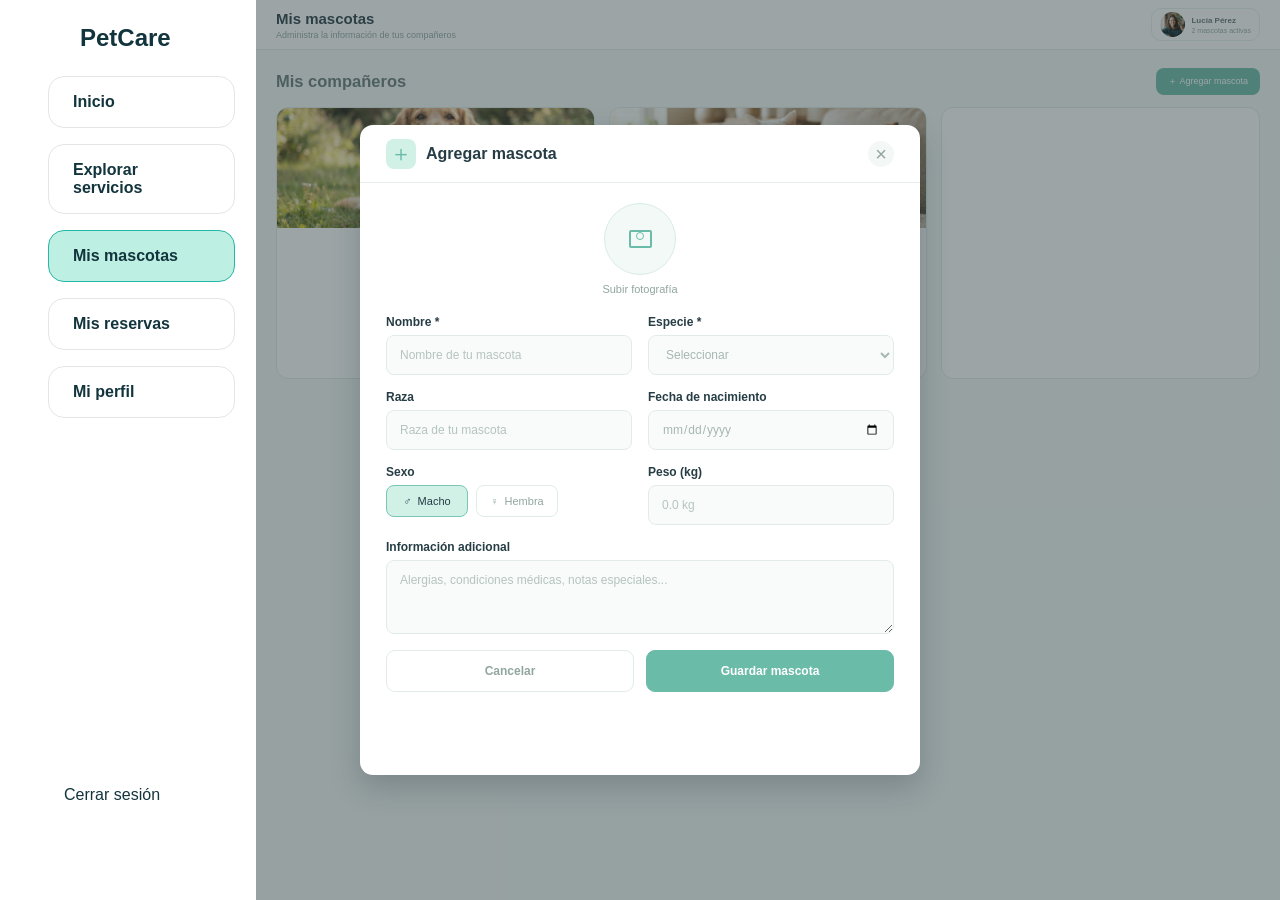
==== Pages/add-pets.html @ 4e2676b5 "Adds the pets modal as a separate page for now" ====
<!DOCTYPE html>
<html lang="es">
<head>
    <meta charset="UTF-8">
    <meta name="viewport" content="width=device-width, initial-scale=1.0">
    <title>Pet Care - Agregar Mascota</title>
    <link rel="stylesheet" href="../Styles/add-pets.css">
</head>
<body>
    <nav>
        <div class="logo">
            PetCare
        </div>

        <div class="items">
            <a href="./initial-panel.html" class="nav-item">Inicio</a>
            <a href="./explore-services.html" class="nav-item">Explorar servicios</a>
            <a href="" class="nav-item active">Mis mascotas</a>
            <a href="./my-reserves.html" class="nav-item">Mis reservas</a>
            <a href="./my-profile.html" class="nav-item">Mi perfil</a>
        </div>

        <form class="log-off-form">
            <button type="submit" class="log-off" formaction="../index.html">
                Cerrar sesión
            </button>
        </form>
    </nav>

    <main>
        <div class="page-preview" aria-hidden="true">
            <header class="preview-header">
                <div>
                    <h1>Mis mascotas</h1>
                    <p>Administra la información de tus compañeros</p>
                </div>
                <div class="preview-account">
                    <img src="../Assets/Images/Lucia.jpg" alt="">
                    <span><strong>Lucía Pérez</strong><small>2 mascotas activas</small></span>
                </div>
            </header>
            <section class="preview-content">
                <div class="preview-section-heading">
                    <h2>Mis compañeros</h2>
                    <span>＋ Agregar mascota</span>
                </div>
                <div class="preview-cards">
                    <div class="preview-card">
                        <img src="../Assets/Images/max-dog.jpg" alt="">
                        <div></div>
                    </div>
                    <div class="preview-card">
                        <img src="../Assets/Images/luna-cat.jpg" alt="">
                        <div></div>
                    </div>
                    <div class="preview-card preview-add-card"></div>
                </div>
            </section>
        </div>

        <div class="page-dimmer" aria-hidden="true"></div>

        <section class="pet-dialog" role="dialog" aria-modal="true" aria-labelledby="dialog-title">
            <header class="dialog-header">
                <div class="dialog-title">
                    <span class="dialog-title-icon" aria-hidden="true">＋</span>
                    <h1 id="dialog-title">Agregar mascota</h1>
                </div>
                <a class="close-dialog" href="./my-pets.html" aria-label="Cerrar">×</a>
            </header>

            <form class="pet-form">
                <div class="photo-upload">
                    <label class="photo-button" for="pet-photo" aria-label="Subir fotografía"></label>
                    <input id="pet-photo" name="pet-photo" type="file" accept="image/*">
                    <label class="photo-caption" for="pet-photo">Subir fotografía</label>
                </div>

                <div class="form-grid">
                    <div class="form-field">
                        <label for="pet-name">Nombre <span>*</span></label>
                        <input id="pet-name" name="pet-name" type="text" placeholder="Nombre de tu mascota" required>
                    </div>
                    <div class="form-field">
                        <label for="pet-species">Especie <span>*</span></label>
                        <select id="pet-species" name="pet-species" required>
                            <option value="" selected disabled>Seleccionar</option>
                            <option value="perro">Perro</option>
                            <option value="gato">Gato</option>
                            <option value="otro">Otro</option>
                        </select>
                    </div>
                    <div class="form-field">
                        <label for="pet-breed">Raza</label>
                        <input id="pet-breed" name="pet-breed" type="text" placeholder="Raza de tu mascota">
                    </div>
                    <div class="form-field">
                        <label for="pet-birthday">Fecha de nacimiento</label>
                        <input id="pet-birthday" name="pet-birthday" type="date">
                    </div>
                    <fieldset class="form-field gender-field">
                        <legend>Sexo</legend>
                        <div class="gender-options">
                            <input id="gender-male" name="pet-gender" type="radio" value="macho" checked>
                            <label for="gender-male">♂ <span>Macho</span></label>
                            <input id="gender-female" name="pet-gender" type="radio" value="hembra">
                            <label for="gender-female">♀ <span>Hembra</span></label>
                        </div>
                    </fieldset>
                    <div class="form-field">
                        <label for="pet-weight">Peso (kg)</label>
                        <input id="pet-weight" name="pet-weight" type="number" min="0" step="0.1" placeholder="0.0 kg">
                    </div>
                    <div class="form-field additional-info">
                        <label for="pet-notes">Información adicional</label>
                        <textarea id="pet-notes" name="pet-notes" placeholder="Alergias, condiciones médicas, notas especiales..."></textarea>
                    </div>
                </div>

                <div class="dialog-actions">
                    <a class="cancel-button" href="./my-pets.html">Cancelar</a>
                    <button class="save-button" type="button">Guardar mascota</button>
                </div>
            </form>
        </section>
    </main>
</body>
</html>
---- Styles/add-pets.css ----
*{
    box-sizing: border-box;
    margin: 0;
    padding: 0;
}

body{
    font-family: 'Poppins', sans-serif;
    background-color: #FCFDFD;

    display: flex;
    flex-direction: row;
    min-height: 100vh;
    min-height: 100dvh;
}

nav{
    display: flex;
    flex-direction: column;
    gap: 24px;
    width: 20%;
    height: 100vh;
    height: 100dvh;

    background-color: #FFFFFF;
}

.logo{
    font-size: 24px;
    font-weight: 600;
    color: #12343D;
    margin: 24px 0 0 80px;
}

.items{
    margin-left: 48px;
    display: flex;
    flex-direction: column;
    gap: 16px;
}

.items .active{
    border: 1px solid #25B7A5 !important;
    border-radius: 16px;

    background-color: #BDEFE2;
}

.active:hover{
    background-color: #a0cfc3 !important;
}

.nav-item{
    text-decoration: none;
    color: #12343D;

    font-size: 16px;
    font-weight: 600;

    border: 1px solid #E5E5E5;
    border-radius: 16px;
    padding: 16px 24px;

    width: 90%;
}

.nav-item:hover{
    background-color: #BDEFE2;
    border: 1px solid #25B7A5;
}

.log-off-form{
    margin-top: auto;
}

.log-off{
    margin: auto 0 80px 40px;
    padding: 16px 24px;
    text-align: center;

    font-size: 16px;
    color: #12343D;
    
    border: none;
    background-color: #FFFFFF;
}

.log-off:hover{
    background-color: #BDEFE2;
    border: 1px solid #25B7A5;
    border-radius: 16px;
    cursor: pointer;
}

main{
    position: relative;
    flex: 1;
    min-width: 0;
    min-height: 100vh;
    min-height: 100dvh;
    overflow: hidden;
    background-color: #F4F8F7;
}

.page-preview{
    min-height: 100vh;
    min-height: 100dvh;
    background-color: #F4F8F7;
}

.preview-header{
    min-height: 50px;
    padding: 8px 20px;
    display: flex;
    align-items: center;
    justify-content: space-between;
    gap: 16px;
    background-color: #FFFFFF;
    border-bottom: 1px solid #E5ECEA;
}

.preview-header h1{
    color: #263D45;
    font-size: 15px;
    line-height: 1.2;
}

.preview-header p{
    margin-top: 2px;
    color: #91A69F;
    font-size: 9px;
}

.preview-account{
    display: flex;
    align-items: center;
    gap: 6px;
    padding: 3px 8px;
    background-color: #FFFFFF;
    border: 1px solid #E6EEEB;
    border-radius: 10px;
}

.preview-account img{
    width: 25px;
    height: 25px;
    object-fit: cover;
    border-radius: 50%;
}

.preview-account strong,
.preview-account small{
    display: block;
    color: #60736F;
    font-size: 8px;
}

.preview-account small{
    margin-top: 2px;
    color: #91A69F;
    font-size: 7px;
}

.preview-content{
    padding: 18px 20px;
}

.preview-section-heading{
    display: flex;
    align-items: center;
    justify-content: space-between;
    margin-bottom: 12px;
    color: #667A75;
    font-size: 11px;
}

.preview-section-heading span{
    padding: 7px 12px;
    color: #FFFFFF;
    background-color: #6BBBA9;
    border-radius: 8px;
    font-size: 9px;
}

.preview-cards{
    display: grid;
    grid-template-columns: repeat(3, minmax(0, 1fr));
    gap: 14px;
}

.preview-card{
    min-width: 0;
    min-height: 272px;
    overflow: hidden;
    background: #FFFFFF;
    border: 1px solid #DDEAE6;
    border-radius: 12px;
}

.preview-card img{
    display: block;
    width: 100%;
    height: 120px;
    object-fit: cover;
}

.preview-card div{
    height: 90px;
}

.page-dimmer{
    position: absolute;
    inset: 0;
    background-color: rgb(48 66 70 / 48%);
}

.pet-dialog{
    position: fixed;
    inset: 0;
    width: min(560px, calc(100% - 32px));
    height: min(650px, calc(100dvh - 48px));
    min-height: 0;
    margin: auto;
    overflow-y: auto;
    background-color: #FFFFFF;
    border-radius: 13px;
    box-shadow: 0 12px 30px rgb(22 43 47 / 22%);
}

.dialog-header{
    height: 58px;
    padding: 0 26px;
    display: flex;
    align-items: center;
    justify-content: space-between;
    border-bottom: 1px solid #E8EFED;
}

.dialog-title{
    display: flex;
    align-items: center;
    gap: 10px;
}

.dialog-title-icon{
    display: grid;
    place-items: center;
    width: 30px;
    height: 30px;
    color: #6BBBA9;
    background-color: #D1F1E7;
    border-radius: 8px;
    font-size: 22px;
    line-height: 1;
}

.dialog-title h1{
    color: #263D45;
    font-size: 16px;
    font-weight: 700;
}

.close-dialog{
    display: grid;
    place-items: center;
    width: 26px;
    height: 26px;
    color: #91A69F;
    background-color: #F3F7F6;
    border-radius: 50%;
    text-decoration: none;
    font-size: 20px;
    line-height: 1;
}

.pet-form{
    padding: 0 26px 26px;
}

.photo-upload{
    height: 132px;
    display: flex;
    flex-direction: column;
    align-items: center;
    justify-content: center;
    gap: 8px;
}

.photo-button{
    position: relative;
    display: grid;
    place-items: center;
    width: 72px;
    height: 72px;
    color: #6BBBA9;
    background-color: #F2F9F7;
    border: 1px solid #D8ECE6;
    border-radius: 50%;
    cursor: pointer;
}

.photo-button::before{
    width: 19px;
    height: 14px;
    border: 2px solid currentColor;
    border-radius: 2px;
    content: "";
}

.photo-button::after{
    position: absolute;
    top: 28px;
    left: 31px;
    width: 6px;
    height: 6px;
    border: 1.5px solid currentColor;
    border-radius: 50%;
    content: "";
}

.photo-upload input{
    position: absolute;
    width: 1px;
    height: 1px;
    overflow: hidden;
    clip: rect(0, 0, 0, 0);
    white-space: nowrap;
    clip-path: inset(50%);
}

.photo-upload input:focus-visible + .photo-caption{
    outline: 2px solid #6BBBA9;
    outline-offset: 3px;
}

.photo-caption{
    color: #91A69F;
    font-size: 11px;
    cursor: pointer;
}

.form-grid{
    display: grid;
    grid-template-columns: repeat(2, minmax(0, 1fr));
    gap: 15px 16px;
}

.form-field{
    min-width: 0;
    display: flex;
    flex-direction: column;
    gap: 6px;
    border: 0;
}

.form-field > label,
.gender-field legend{
    color: #263D45;
    font-size: 12px;
    font-weight: 600;
}

.form-field > label span{
    color: #263D45;
}

.form-field input,
.form-field select,
.form-field textarea{
    width: 100%;
    min-width: 0;
    height: 40px;
    padding: 0 13px;
    color: #263D45;
    background-color: #F9FBFA;
    border: 1px solid #E1ECE8;
    border-radius: 8px;
    font: inherit;
    font-size: 12px;
}

.form-field input::placeholder,
.form-field textarea::placeholder{
    color: #B5C4BF;
    opacity: 1;
}

.form-field select{
    color: #A7B7B2;
    appearance: auto;
}

.form-field input[type="date"]{
    color: #A7B7B2;
}

.gender-field{
    padding: 0;
}

.gender-field legend{
    margin-bottom: 6px;
}

.gender-options{
    display: flex;
    gap: 8px;
}

.gender-options input{
    position: absolute;
    width: 1px;
    height: 1px;
    overflow: hidden;
    clip: rect(0, 0, 0, 0);
    clip-path: inset(50%);
}

.gender-options label{
    height: 32px;
    min-width: 82px;
    padding: 0 10px;
    display: inline-flex;
    align-items: center;
    justify-content: center;
    gap: 6px;
    color: #91A69F;
    background-color: #FFFFFF;
    border: 1px solid #E1ECE8;
    border-radius: 8px;
    font-size: 11px;
    cursor: pointer;
}

.gender-options input:checked + label{
    color: #263D45;
    background-color: #D1F1E7;
    border-color: #79C6B4;
}

.gender-options input:focus-visible + label{
    outline: 2px solid #6BBBA9;
    outline-offset: 2px;
}

.additional-info{
    grid-column: 1 / -1;
}

.form-field textarea{
    height: 74px;
    padding: 12px 13px;
    resize: vertical;
}

.dialog-actions{
    display: grid;
    grid-template-columns: 1fr 1fr;
    gap: 12px;
    margin-top: 16px;
}

.cancel-button,
.save-button{
    min-height: 42px;
    display: grid;
    place-items: center;
    border-radius: 9px;
    font: inherit;
    font-size: 12px;
    font-weight: 600;
    text-decoration: none;
    cursor: pointer;
}

.cancel-button{
    color: #91A69F;
    background-color: #FFFFFF;
    border: 1px solid #E1ECE8;
}

.save-button{
    color: #FFFFFF;
    background-color: #6BBBA9;
    border: 1px solid #6BBBA9;
}

.save-button:hover{
    background-color: #59A994;
    border-color: #59A994;
}

@media (max-width: 700px){
    nav{
        width: 150px;
        flex: 0 0 150px;
    }

    .logo{
        margin-left: 24px;
    }

    .items{
        margin-left: 10px;
    }

    .nav-item{
        width: calc(100% - 10px);
        padding: 12px 10px;
        font-size: 12px;
    }

    .log-off{
        margin-left: 10px;
        padding: 12px 10px;
        font-size: 12px;
    }

    .preview-header,
    .preview-content{
        padding-right: 12px;
        padding-left: 12px;
    }

    .preview-cards{
        grid-template-columns: repeat(2, minmax(0, 1fr));
    }

    .preview-card:last-child{
        display: none;
    }
}

@media (max-width: 480px){
    body{
        flex-direction: column;
    }

    nav{
        width: 100%;
        height: auto;
        min-height: 0;
        flex: none;
        gap: 10px;
        padding: 10px;
    }

    .logo{
        margin: 0;
        font-size: 18px;
    }

    .items{
        flex-direction: row;
        gap: 4px;
        margin: 0;
        overflow-x: auto;
    }

    .nav-item{
        width: auto;
        flex: 0 0 auto;
        padding: 8px;
        font-size: 10px;
    }

    .log-off-form{
        display: none;
    }

    main{
        min-height: calc(100dvh - 90px);
    }

    .page-preview{
        min-height: calc(100dvh - 90px);
    }

    .preview-account span{
        display: none;
    }

    .preview-cards{
        grid-template-columns: minmax(0, 1fr);
    }

    .preview-card:nth-child(n + 2){
        display: none;
    }

    .pet-dialog{
        top: 95px;
        bottom: 10px;
        width: min(560px, calc(100% - 24px));
        height: auto;
    }

    .dialog-header{
        padding: 0 18px;
    }

    .pet-form{
        padding: 0 18px 22px;
    }

    .form-grid{
        gap: 12px 10px;
    }

    .form-field input,
    .form-field select{
        height: 38px;
    }

    .gender-options label{
        min-width: 72px;
    }
}
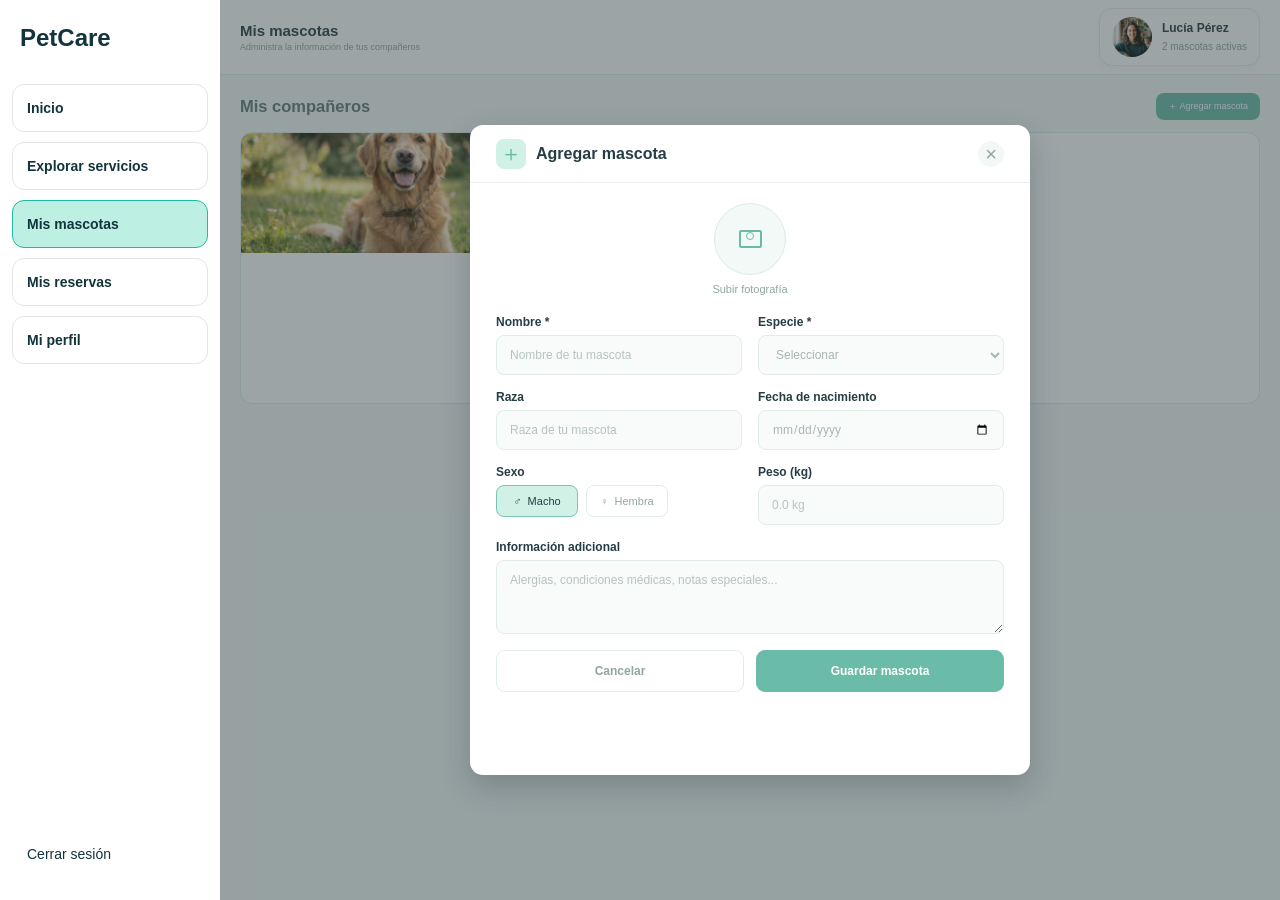
==== commit 1f206ed7: "Adjusts responsive and design" ====
--- a/Pages/add-pets.html
+++ b/Pages/add-pets.html
@@ -5,6 +5,7 @@
     <meta name="viewport" content="width=device-width, initial-scale=1.0">
     <title>Pet Care - Agregar Mascota</title>
     <link rel="stylesheet" href="../Styles/add-pets.css">
+    <link rel="stylesheet" href="../Styles/shared-layout.css">
 </head>
 <body>
     <nav>
--- a/Styles/add-pets.css
+++ b/Styles/add-pets.css
@@ -216,11 +216,13 @@
 
 .pet-dialog{
     position: fixed;
-    inset: 0;
+    top: 50%;
+    left: calc(220px + (100% - 220px) / 2);
     width: min(560px, calc(100% - 32px));
     height: min(650px, calc(100dvh - 48px));
     min-height: 0;
-    margin: auto;
+    margin: 0;
+    transform: translate(-50%, -50%);
     overflow-y: auto;
     background-color: #FFFFFF;
     border-radius: 13px;
@@ -522,12 +524,24 @@
         padding-left: 12px;
     }
 
+    main,
+    .page-preview{
+        min-height: calc(100dvh - 64px);
+    }
+
     .preview-cards{
         grid-template-columns: repeat(2, minmax(0, 1fr));
     }
 
     .preview-card:last-child{
         display: none;
+    }
+
+    .pet-dialog{
+        top: calc(50% + 32px);
+        left: 50%;
+        height: min(650px, calc(100dvh - 88px));
+        transform: translate(-50%, -50%);
     }
 }
 
@@ -569,11 +583,11 @@
     }
 
     main{
-        min-height: calc(100dvh - 90px);
+        min-height: calc(100dvh - 64px);
     }
 
     .page-preview{
-        min-height: calc(100dvh - 90px);
+        min-height: calc(100dvh - 64px);
     }
 
     .preview-account span{
@@ -589,10 +603,12 @@
     }
 
     .pet-dialog{
-        top: 95px;
+        top: 76px;
+        left: 50%;
         bottom: 10px;
         width: min(560px, calc(100% - 24px));
         height: auto;
+        transform: translateX(-50%);
     }
 
     .dialog-header{
--- a/Styles/shared-layout.css
+++ b/Styles/shared-layout.css
@@ -0,0 +1,230 @@
+nav{
+    display: flex;
+    flex: 0 0 220px;
+    flex-direction: column;
+    gap: 24px;
+    width: 220px;
+    min-height: 100vh;
+    min-height: 100dvh;
+    background-color: #FFFFFF;
+}
+
+nav .logo{
+    flex: none;
+    margin: 24px 20px 8px;
+    color: #12343D;
+    font-size: 24px;
+    font-weight: 600;
+}
+
+nav .items{
+    display: flex;
+    flex-direction: column;
+    gap: 10px;
+    margin: 0;
+    padding: 0 12px;
+}
+
+nav .nav-item{
+    display: flex;
+    align-items: center;
+    width: 100%;
+    min-height: 48px;
+    padding: 10px 14px;
+    border: 1px solid #E5E5E5;
+    border-radius: 12px;
+    color: #12343D;
+    font-size: 14px;
+    font-weight: 600;
+    line-height: 1.3;
+    text-decoration: none;
+}
+
+nav .items .active{
+    border: 1px solid #25B7A5 !important;
+    border-radius: 12px;
+    background-color: #BDEFE2;
+}
+
+nav .nav-item:hover{
+    border-color: #25B7A5;
+    background-color: #BDEFE2;
+}
+
+nav .active:hover{
+    background-color: #A0CFC3 !important;
+}
+
+nav .log-off-form{
+    display: block;
+    margin-top: auto;
+    padding: 0 12px 24px;
+}
+
+nav .log-off{
+    width: 100%;
+    min-height: 44px;
+    margin: 0;
+    padding: 10px 14px;
+    border: 1px solid transparent;
+    border-radius: 12px;
+    background-color: #FFFFFF;
+    color: #12343D;
+    font: inherit;
+    font-size: 14px;
+    text-align: left;
+}
+
+nav .log-off:hover{
+    border-color: #25B7A5;
+    background-color: #BDEFE2;
+    cursor: pointer;
+}
+
+.account-summary,
+.preview-account{
+    display: flex;
+    flex: none;
+    align-items: center;
+    align-self: center;
+    gap: 10px;
+    min-height: 58px;
+    padding: 8px 12px;
+    border: 1px solid #E1ECE8;
+    border-radius: 13px;
+    background-color: #FFFFFF;
+    box-shadow: 0 3px 10px #183C350A;
+}
+
+.account-summary img,
+.preview-account img{
+    display: block;
+    flex: none;
+    width: 40px;
+    height: 40px;
+    border-radius: 50%;
+    object-fit: cover;
+}
+
+.account-summary strong,
+.account-summary small,
+.preview-account strong,
+.preview-account small{
+    display: block;
+}
+
+.account-summary strong,
+.preview-account strong{
+    color: #263D45;
+    font-size: 12px;
+    line-height: 1.3;
+}
+
+.account-summary small,
+.preview-account small{
+    margin-top: 3px;
+    color: #91A69F;
+    font-size: 10px;
+    line-height: 1.3;
+}
+
+@media (max-width: 700px){
+    body{
+        flex-direction: column;
+    }
+
+    nav{
+        flex: none;
+        flex-direction: row;
+        align-items: center;
+        gap: 12px;
+        width: 100%;
+        min-height: 64px;
+        height: auto;
+        padding: 0 12px;
+        border-bottom: 1px solid #E5ECEA;
+    }
+
+    nav .logo{
+        margin: 0;
+        font-size: 20px;
+    }
+
+    nav .items{
+        flex: 1;
+        flex-direction: row;
+        gap: 6px;
+        min-width: 0;
+        overflow-x: auto;
+        padding: 0;
+        scrollbar-width: thin;
+    }
+
+    nav .nav-item{
+        flex: none;
+        width: auto;
+        min-height: 40px;
+        padding: 8px 10px;
+        font-size: 12px;
+        white-space: nowrap;
+    }
+
+    nav .log-off-form{
+        flex: none;
+        margin: 0;
+        padding: 0;
+    }
+
+    nav .log-off{
+        width: auto;
+        min-height: 40px;
+        padding: 8px;
+        font-size: 12px;
+        white-space: nowrap;
+    }
+}
+
+@media (max-width: 420px){
+    nav{
+        gap: 8px;
+        padding: 0 8px;
+    }
+
+    nav .logo{
+        font-size: 17px;
+    }
+
+    nav .items{
+        gap: 4px;
+    }
+
+    nav .nav-item{
+        padding: 8px;
+        font-size: 11px;
+    }
+
+    nav .log-off{
+        padding: 8px 6px;
+        font-size: 11px;
+    }
+}
+
+@media (max-width: 520px){
+    .account-summary,
+    .preview-account{
+        min-height: 48px;
+        gap: 0;
+        padding: 6px;
+    }
+
+    .account-summary img,
+    .preview-account img{
+        width: 34px;
+        height: 34px;
+    }
+
+    .account-summary span,
+    .preview-account span{
+        display: none;
+    }
+}
